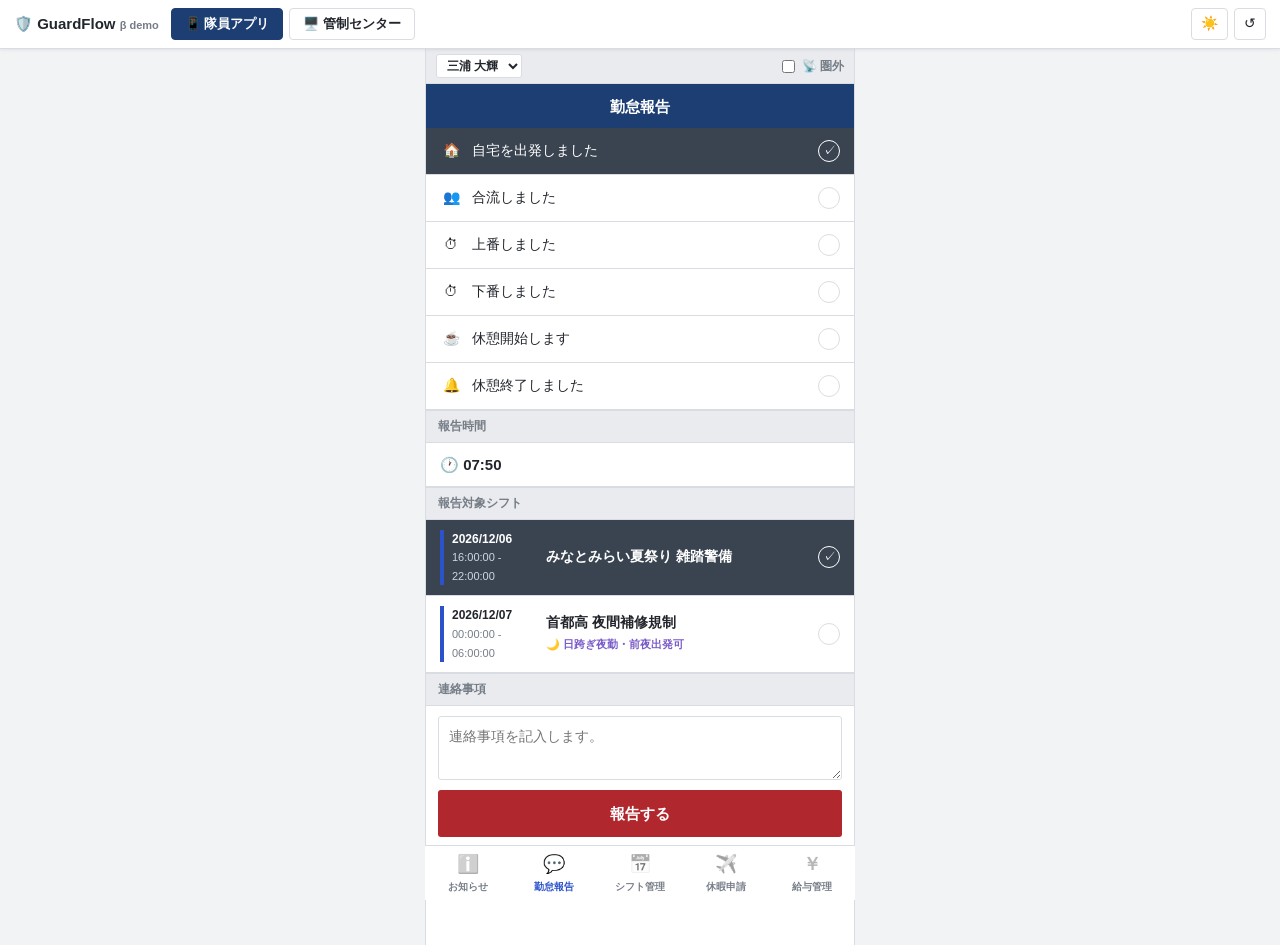
==== app/index.html @ 11a49491 "GuardFlow β: 警備業務クラウドのUIプロトタイプ 隊員向けスマホアプリ（勤怠報告・シフト・休暇申請・給与・お知らせ）と 管制センター向けPC画面（ダッシュボード・管制ボード・上下番モニター" ====
<!doctype html>
<html lang="ja">
<head>
<meta charset="utf-8">
<meta name="viewport" content="width=device-width, initial-scale=1, viewport-fit=cover">
<title>GuardFlow β — 警備業務クラウド デモ</title>
<link rel="stylesheet" href="css/style.css">
</head>
<body>
<header class="topbar">
  <div class="brand">🛡️ GuardFlow <span class="beta">β demo</span></div>
  <nav class="role-switch">
    <button data-action="role" data-role="guard" id="btn-role-guard">📱 隊員アプリ</button>
    <button data-action="role" data-role="admin" id="btn-role-admin">🖥️ 管制センター</button>
  </nav>
  <div class="top-actions">
    <button data-action="theme" id="btn-theme" title="テーマ切替（自動/ダーク/ライト）">🌓</button>
    <button data-action="reset" title="デモデータをリセット">↺</button>
  </div>
</header>
<main id="app"></main>
<div id="toast-wrap"></div>
<div id="print-area"></div>
<script type="module" src="js/app.js"></script>
</body>
</html>
---- app/css/style.css ----
/* ============ tokens ============ */
:root {
  --navy: #1c3e73;          /* アプリのヘッダー・ラベル */
  --navy-deep: #16325e;
  --blue: #2b52c9;          /* PCのアクティブ・アクセント */
  --red: #b0272d;           /* 報告するボタン */
  --orange: #e8833a;
  --green: #43a047;
  --slate: #3a4451;         /* 選択行 */
  --bg: #f2f3f5;
  --card: #ffffff;
  --text: #22262c;
  --muted: #767d87;
  --line: #d9dde3;
  --sec-bg: #e9ebee;        /* セクション帯 */
  --shadow: 0 1px 3px rgba(16, 24, 40, .08);
}
[data-theme="dark"] {
  --bg: #12151a; --card: #1c2129; --text: #e8ebf2; --muted: #98a1ad; --line: #313845;
  --sec-bg: #232936; --navy: #24468a; --navy-deep: #1b3768; --slate: #4a5568;
  --shadow: 0 1px 3px rgba(0, 0, 0, .4);
}

* { box-sizing: border-box; }
html, body { margin: 0; padding: 0; }
body {
  background: var(--bg); color: var(--text);
  font-family: -apple-system, BlinkMacSystemFont, "Hiragino Sans", "Noto Sans JP", "Yu Gothic UI", sans-serif;
  font-size: 14px; line-height: 1.55;
}
button { font: inherit; color: inherit; cursor: pointer; background: none; border: none; padding: 0; }
a { color: var(--blue); }
.small { font-size: 12px; }
.warn-text { color: var(--orange); font-weight: 700; }

/* ============ 共通トップバー（デモ切替） ============ */
.topbar {
  position: sticky; top: 0; z-index: 50;
  display: flex; align-items: center; gap: 12px;
  padding: 8px 14px; background: var(--card);
  border-bottom: 1px solid var(--line); box-shadow: var(--shadow);
}
.brand { font-weight: 800; font-size: 15px; white-space: nowrap; }
.beta { font-size: 11px; color: var(--muted); font-weight: 600; }
.role-switch { display: flex; gap: 6px; flex: 1; }
.role-switch button {
  border: 1px solid var(--line); border-radius: 4px;
  padding: 5px 13px; font-weight: 700; font-size: 13px; white-space: nowrap;
}
.role-switch button.active { background: var(--navy); border-color: var(--navy); color: #fff; }
.top-actions { display: flex; gap: 6px; }
.top-actions button { border: 1px solid var(--line); border-radius: 4px; padding: 4px 9px; }
@media (max-width: 560px) {
  .topbar { flex-wrap: wrap; row-gap: 6px; }
  .role-switch { order: 3; flex-basis: 100%; justify-content: center; }
  .top-actions { margin-left: auto; }
}

/* ============ トースト ============ */
#toast-wrap { position: fixed; bottom: 84px; left: 0; right: 0; display: flex; flex-direction: column; align-items: center; gap: 8px; z-index: 100; pointer-events: none; }
.toast {
  background: var(--slate); color: #fff; border-radius: 4px; padding: 10px 18px;
  font-size: 13px; font-weight: 600; max-width: min(540px, 92vw);
  opacity: 0; transform: translateY(8px); transition: all .25s ease; box-shadow: 0 4px 16px rgba(0,0,0,.3);
}
.toast.show { opacity: 1; transform: none; }
.toast-danger { background: var(--red); }
.toast-warn { background: var(--orange); }

/* =====================================================
   隊員アプリ（スマホde勤怠 風）
   ===================================================== */
.guard-shell { max-width: 430px; margin: 0 auto; min-height: calc(100vh - 46px); background: var(--card); border-left: 1px solid var(--line); border-right: 1px solid var(--line); padding-bottom: 64px; }
.g-demo-bar { display: flex; justify-content: space-between; align-items: center; gap: 8px; padding: 5px 10px; background: var(--sec-bg); border-bottom: 1px solid var(--line); font-size: 12px; }
.g-switch { border: 1px solid var(--line); border-radius: 3px; background: var(--card); color: var(--text); font-size: 12px; padding: 3px 6px; font-weight: 700; }
.g-offline-toggle { display: inline-flex; align-items: center; gap: 4px; font-weight: 700; color: var(--muted); }
.g-offline-toggle:has(input:checked) { color: var(--orange); }

.g-appbar {
  position: relative; display: flex; align-items: center; justify-content: center;
  background: var(--navy); color: #fff; min-height: 44px; padding: 0 12px;
}
.g-appbar-title { font-weight: 700; font-size: 15px; }
.g-back { position: absolute; left: 8px; color: #fff; font-size: 26px; line-height: 1; padding: 2px 10px; }
.g-logout { position: absolute; right: 8px; border: 1px solid #fff; color: #fff; border-radius: 3px; font-size: 11.5px; padding: 4px 9px; font-weight: 700; }
.g-edit { position: absolute; right: 8px; background: #fff; color: var(--navy); border-radius: 3px; font-size: 11.5px; padding: 4px 12px; font-weight: 700; }
.g-edit.on { background: var(--orange); color: #fff; }

.g-sec { background: var(--sec-bg); color: var(--muted); font-size: 12px; font-weight: 700; padding: 6px 12px; border-top: 1px solid var(--line); border-bottom: 1px solid var(--line); }
.g-empty { padding: 22px; text-align: center; color: var(--muted); }
.g-note { padding: 8px 12px 14px; font-size: 11.5px; color: var(--muted); text-align: center; }
.g-offline { background: #fdf0d5; color: #9a5b00; font-size: 12px; padding: 8px 12px; border-bottom: 1px solid var(--line); }
.g-synced { background: #e2f2e6; color: #1a7f37; font-size: 12px; padding: 8px 12px; border-bottom: 1px solid var(--line); }
[data-theme="dark"] .g-offline { background: #3a2d14; color: #e2a33c; }
[data-theme="dark"] .g-synced { background: #1d3325; color: #57bd72; }

/* --- 勤怠報告 --- */
.rep-row {
  display: flex; align-items: center; gap: 10px; width: 100%;
  padding: 12px 14px; border-bottom: 1px solid var(--line); text-align: left; background: var(--card);
}
.rep-row .rep-ic { width: 22px; text-align: center; }
.rep-row .rep-label { flex: 1; font-size: 14px; }
.rep-radio {
  width: 22px; height: 22px; border: 1.5px solid var(--line); border-radius: 50%;
  display: inline-flex; align-items: center; justify-content: center; font-size: 13px; flex-shrink: 0; color: #fff;
}
.rep-row.sel { background: var(--slate); color: #fff; }
.rep-row.sel .rep-radio { border-color: #fff; }
.rep-time { padding: 10px 14px; font-size: 15px; font-weight: 700; border-bottom: 1px solid var(--line); }
.rep-shift {
  display: flex; align-items: center; gap: 10px; width: 100%;
  padding: 10px 14px; border-bottom: 1px solid var(--line); text-align: left; background: var(--card);
}
.rep-shift-date { border-left: 4px solid var(--blue); padding-left: 8px; font-size: 12px; min-width: 96px; }
.rep-shift-time { color: var(--muted); font-size: 11px; }
.rep-shift-name { flex: 1; font-size: 13.5px; font-weight: 600; }
.rep-pre { color: #7a5cc9; font-size: 11px; font-weight: 700; }
.rep-shift.sel { background: var(--slate); color: #fff; }
.rep-shift.sel .rep-shift-time, .rep-shift.sel .rep-pre { color: #cfd6e4; }
.rep-shift.sel .rep-radio { border-color: #fff; }
.rep-memo {
  display: block; width: calc(100% - 24px); margin: 10px 12px; min-height: 64px;
  border: 1px solid var(--line); border-radius: 3px; padding: 9px 10px; font: inherit;
  background: var(--card); color: var(--text); resize: vertical;
}
.g-btn-red {
  display: block; width: calc(100% - 24px); margin: 6px 12px 4px;
  background: var(--red); color: #fff; font-weight: 800; font-size: 15px;
  padding: 12px; border-radius: 3px; text-align: center;
}
.g-btn-navy {
  display: block; width: calc(100% - 24px); margin: 8px 12px;
  background: var(--navy); color: #fff; font-weight: 700; font-size: 13.5px;
  padding: 11px; border-radius: 3px; text-align: center; text-decoration: none;
}

/* --- シフト管理 --- */
.sh-row { display: flex; align-items: center; gap: 10px; width: 100%; padding: 12px 14px; border-bottom: 1px solid var(--line); text-align: left; background: var(--card); }
.sh-date { min-width: 84px; font-size: 13px; }
.sh-today { display: inline-block; margin-left: 4px; background: #e2f2e6; color: #1a7f37; font-size: 10px; font-weight: 700; border-radius: 3px; padding: 1px 5px; }
.sh-body { flex: 1; font-size: 13.5px; font-weight: 600; }
.sh-time { color: var(--muted); font-weight: 400; font-size: 12px; }
.sh-chev { color: var(--muted); font-size: 20px; }

/* --- シフト詳細（ラベルセル＝紺） --- */
.dt-row { display: flex; border-bottom: 1px solid var(--line); }
.dt-label {
  background: var(--navy); color: #fff; font-size: 12px; font-weight: 700;
  min-width: 112px; padding: 10px 10px; display: flex; align-items: center; gap: 4px;
}
.dt-val { flex: 1; padding: 10px 12px; font-size: 13px; background: var(--card); border: 1px solid var(--line); border-bottom: none; }
.dt-times { display: flex; gap: 10px; padding: 12px; }
.dt-time { flex: 1; border: 1px solid var(--line); padding: 10px; text-align: center; font-weight: 700; font-size: 13.5px; background: var(--card); }

/* --- 休暇申請カレンダー --- */
.cal-pager { background: var(--navy-deep); color: #fff; text-align: center; font-weight: 700; padding: 9px; font-size: 14px; }
.cal-nav { color: #fff; font-size: 14px; padding: 0 14px; }
.cal { width: calc(100% - 20px); margin: 10px; border-collapse: collapse; }
.cal th { font-size: 11.5px; color: var(--muted); font-weight: 700; padding: 5px 0; border-bottom: 1px solid var(--line); }
.cal td { text-align: center; padding: 3px 0; }
.cal-day {
  width: 38px; height: 34px; border-radius: 3px; font-size: 13.5px; font-weight: 600;
  display: inline-flex; align-items: center; justify-content: center;
}
.cal-day.lv-pending { background: var(--slate); color: #fff; }
.cal-day.lv-nego { background: var(--orange); color: #fff; }
.cal-day.lv-approved { background: var(--green); color: #fff; }
.cal-day.lv-rejected { background: var(--red); color: #fff; }
.cal-legend { padding: 4px 16px 16px; font-size: 12.5px; display: grid; gap: 5px; }
.cal-legend .lg { display: inline-block; width: 13px; height: 13px; border-radius: 2px; vertical-align: -2px; margin-right: 2px; }
.lg.lv-pending { background: var(--slate); }
.lg.lv-nego { background: var(--orange); }
.lg.lv-approved { background: var(--green); }
.lg.lv-rejected { background: var(--red); }

/* --- 給与管理 --- */
.pay-pager { background: var(--navy-deep); color: #fff; text-align: center; font-weight: 700; padding: 9px; font-size: 13.5px; }
.pay-table { margin: 10px 12px 2px; border: 1px solid var(--line); }
.pay-tr { display: flex; border-bottom: 1px solid var(--line); }
.pay-tr:last-child { border-bottom: none; }
.pay-th { width: 42%; background: var(--sec-bg); padding: 9px 12px; font-size: 13px; text-align: right; border-right: 1px solid var(--line); }
.pay-td { flex: 1; padding: 9px 12px; font-size: 13.5px; text-align: right; font-variant-numeric: tabular-nums; background: var(--card); }
.pay-head .th-navy, .pay-head .th-navy2 { background: var(--navy); color: #fff; text-align: center; font-weight: 700; }
.pay-head .th-navy2 { border-right: none; }
.pay-sum .pay-th { background: var(--slate); color: #fff; font-weight: 700; }
.pay-sum .pay-td { font-weight: 800; }
.pay-net .pay-th { background: var(--navy); color: #fff; font-weight: 800; }
.pay-net .pay-td { font-weight: 800; font-size: 15px; }

/* --- お知らせ --- */
.nt-banner {
  display: flex; gap: 10px; align-items: center;
  background: #232a36; color: #fff; padding: 12px 14px; font-size: 12.5px;
}
.nt-banner-logo { background: #fff; color: var(--navy); font-weight: 800; border-radius: 50%; width: 34px; height: 34px; display: inline-flex; align-items: center; justify-content: center; flex-shrink: 0; }
.nt-row { display: flex; gap: 10px; align-items: center; width: 100%; padding: 10px 12px; border-bottom: 1px solid var(--line); text-align: left; background: var(--card); }
.nt-badge { background: #c9494e; color: #fff; font-size: 11px; font-weight: 700; padding: 14px 8px; flex-shrink: 0; }
.nt-body { flex: 1; font-size: 12.5px; line-height: 1.5; }

/* --- 下部タブバー（5タブ） --- */
.g-tabbar {
  position: fixed; bottom: 0; left: 50%; transform: translateX(-50%);
  width: min(430px, 100%); display: grid; grid-template-columns: repeat(5, 1fr);
  background: var(--card); border-top: 1px solid var(--line); padding: 5px 0 calc(5px + env(safe-area-inset-bottom));
  z-index: 40;
}
.g-tab { display: flex; flex-direction: column; align-items: center; gap: 1px; font-size: 9.5px; font-weight: 700; color: var(--muted); }
.g-tab-ic { font-size: 18px; filter: grayscale(1) opacity(.55); }
.g-tab.on { color: var(--blue); }
.g-tab.on .g-tab-ic { filter: none; }

/* =====================================================
   PC（警備Pro 風）：サイドバー＋トップバー＋ライトグレー
   ===================================================== */
body.pc-mode #app { display: block; }
.pc-shell { display: flex; min-height: calc(100vh - 46px); }
.pc-sidebar {
  width: 200px; flex-shrink: 0; background: var(--card); border-right: 1px solid var(--line);
  display: flex; flex-direction: column; padding: 14px 0 12px;
}
.pc-logo { padding: 0 16px 14px; font-size: 17px; font-weight: 800; }
.pc-logo-b { color: var(--blue); }
.pc-logo-r { color: var(--red); }
.pc-menu { display: flex; flex-direction: column; }
.pc-menu-item {
  display: flex; align-items: center; gap: 9px; padding: 10px 16px;
  font-size: 13px; font-weight: 600; color: var(--text); text-align: left;
}
.pc-menu-item:hover { background: var(--sec-bg); }
.pc-menu-item.on { background: #e8edfb; color: var(--blue); }
[data-theme="dark"] .pc-menu-item.on { background: #26304d; }
.pc-menu-ic { width: 20px; text-align: center; filter: grayscale(1) opacity(.7); }
.pc-menu-item.on .pc-menu-ic { filter: none; }
.pc-menu-chev { margin-left: auto; color: var(--muted); }
.pc-menu-hr { border: none; border-top: 1px solid var(--line); margin: 8px 0; }
.pc-sidebar-bottom { margin-top: auto; padding: 12px 12px 0; display: grid; gap: 8px; }
.pc-navy-block { background: var(--navy); color: #fff; font-weight: 700; font-size: 13px; padding: 10px; border-radius: 4px; text-align: center; }
.pc-company { font-size: 10.5px; color: var(--muted); text-align: center; padding-top: 6px; }

.pc-main { flex: 1; min-width: 0; display: flex; flex-direction: column; }
.pc-topbar {
  display: flex; align-items: center; justify-content: space-between; gap: 10px;
  background: var(--card); border-bottom: 1px solid var(--line); padding: 9px 18px;
}
.pc-title { font-size: 15px; }
.pc-topbar-right { display: flex; align-items: center; gap: 8px; }
.pc-bell { position: relative; font-size: 17px; padding: 2px 6px; }
.pc-bell-badge {
  position: absolute; top: -4px; right: -4px; background: var(--blue); color: #fff;
  font-size: 10px; font-weight: 700; border-radius: 999px; padding: 0 5px;
}
.pc-kebab { font-weight: 800; }
.pc-content { padding: 16px 22px 40px; overflow-x: auto; }

.pc-btn { border: 1px solid var(--line); background: var(--card); border-radius: 4px; padding: 6px 12px; font-size: 12.5px; font-weight: 600; }
.pc-btn:hover { border-color: var(--blue); color: var(--blue); }
.pc-btn-navy { background: var(--navy); color: #fff; border-radius: 4px; padding: 9px 16px; font-weight: 700; font-size: 13px; }
.pc-link { color: var(--blue); font-weight: 700; font-size: 12.5px; }
.pc-muted { color: var(--muted); font-size: 12.5px; }
.pc-chip-today { background: #e2f2e6; color: #1a7f37; font-size: 11px; font-weight: 700; border-radius: 3px; padding: 1px 6px; margin-left: 6px; }
.pc-chip-kind { background: #e8edfb; color: var(--blue); font-size: 11px; font-weight: 700; border-radius: 3px; padding: 1px 6px; }
.pc-chip-qual { background: #efe9fb; color: #6742b8; font-size: 10.5px; font-weight: 700; border-radius: 3px; padding: 1px 6px; }
.pc-chip-ok { background: #e2f2e6; color: #1a7f37; font-size: 11px; font-weight: 700; border-radius: 3px; padding: 1px 6px; }
.pc-chip-warn { background: #fdf0d5; color: #9a5b00; font-size: 11px; font-weight: 700; border-radius: 3px; padding: 1px 6px; }
.pc-chip-muted { background: var(--sec-bg); color: var(--muted); font-size: 11px; font-weight: 700; border-radius: 3px; padding: 1px 6px; }
[data-theme="dark"] .pc-chip-kind { background: #26304d; }
[data-theme="dark"] .pc-chip-ok { background: #1d3325; color: #57bd72; }
[data-theme="dark"] .pc-chip-warn { background: #3a2d14; color: #e2a33c; }

.pc-sec-head { display: flex; justify-content: space-between; align-items: baseline; margin: 18px 2px 10px; }
.pc-sec-head h2 { font-size: 15px; margin: 0; }
.pc-2col { display: grid; grid-template-columns: 1fr 1fr; gap: 14px; }
@media (max-width: 900px) { .pc-2col { grid-template-columns: 1fr; } }
.pc-card { background: var(--card); border: 1px solid var(--line); border-radius: 8px; padding: 14px 16px; box-shadow: var(--shadow); margin-bottom: 12px; }
.pc-card-flat { padding: 0; overflow: hidden; }
.pc-card-head { display: flex; justify-content: space-between; align-items: baseline; gap: 8px; margin-bottom: 8px; font-size: 13.5px; font-weight: 700; }
.pc-card-big { font-size: 16px; padding: 6px 0 10px; }
.pc-card-big b { font-size: 24px; }
.pc-warn-ic { color: var(--orange); }
.pc-ok-ic { color: var(--green); }
.pc-bar-row { display: flex; align-items: center; gap: 10px; }
.pc-bar { flex: 1; display: block; background: var(--sec-bg); border-radius: 999px; height: 10px; overflow: hidden; }
.pc-bar-fill { display: block; height: 100%; background: var(--navy); border-radius: 999px; }
.bar-warn { background: var(--orange) !important; }
.pc-bar-num { text-align: center; font-weight: 700; padding-top: 6px; font-variant-numeric: tabular-nums; }

/* チャート */
.pc-chart-head { display: flex; justify-content: space-between; align-items: center; flex-wrap: wrap; gap: 8px; margin-bottom: 6px; }
.pc-chart-total { font-size: 22px; font-weight: 800; }
.pc-toggle { display: flex; gap: 6px; align-items: center; }
.pc-tg { border: 1px solid var(--line); border-radius: 4px; padding: 5px 14px; font-size: 12.5px; font-weight: 700; }
.pc-tg.on { background: var(--blue); border-color: var(--blue); color: #fff; }
.pc-chart { width: 100%; height: auto; }
.ch-grid { stroke: var(--line); stroke-width: 1; }
.ch-lbl { fill: var(--muted); font-size: 10px; }
.ch-prev { fill: none; stroke: #b9bfc9; stroke-width: 2.5; }
.ch-cur { fill: none; stroke: var(--navy); stroke-width: 3; }
.ch-dot { fill: var(--navy); }
.pc-legend { display: flex; gap: 16px; font-size: 12px; color: var(--muted); padding-top: 4px; }
.lgd { display: inline-block; width: 14px; height: 3px; border-radius: 2px; vertical-align: 3px; margin-right: 5px; }
.lgd-navy { background: var(--navy); }
.lgd-gray { background: #b9bfc9; }

/* タスク */
.pc-task-head { background: var(--sec-bg); padding: 10px 14px; font-size: 13px; font-weight: 700; }
.pc-task { display: flex; align-items: center; gap: 12px; width: 100%; padding: 12px 14px; border-top: 1px solid var(--line); text-align: left; background: var(--card); }
.pc-task:hover { background: var(--sec-bg); }
.tk-ic { width: 34px; height: 34px; border-radius: 6px; display: inline-flex; align-items: center; justify-content: center; font-size: 16px; flex-shrink: 0; }
.tk-orange { background: #fdf0d5; }
.tk-red { background: #fbe4e2; }
.tk-blue { background: #e8edfb; }
.tk-green { background: #e2f2e6; }
.tk-label { flex: 1; font-size: 13.5px; font-weight: 600; }
.tk-link { color: var(--blue); font-size: 12.5px; font-weight: 700; white-space: nowrap; }

/* ページャ・KPI・テーブル */
.pc-pager { display: flex; align-items: center; gap: 10px; margin: 6px 0 10px; font-size: 14px; }
.pc-kpi-row { display: grid; grid-template-columns: repeat(auto-fit, minmax(120px, 1fr)); gap: 10px; margin-bottom: 12px; }
.pc-kpi { background: var(--card); border: 1px solid var(--line); border-radius: 8px; padding: 10px 12px; text-align: center; box-shadow: var(--shadow); }
.pc-kpi b { display: block; font-size: 19px; font-variant-numeric: tabular-nums; }
.pc-kpi span { font-size: 11.5px; color: var(--muted); font-weight: 600; }
.pc-kpi.kpi-alert { border-color: var(--red); }
.pc-kpi.kpi-alert b { color: var(--red); }
.pc-table-wrap { padding: 2px 6px; overflow-x: auto; }
.pc-table { width: 100%; border-collapse: collapse; font-size: 13px; }
.pc-table th { text-align: left; font-size: 11.5px; color: var(--muted); border-bottom: 1px solid var(--line); padding: 8px 10px; white-space: nowrap; }
.pc-table td { padding: 8px 10px; border-bottom: 1px solid var(--line); vertical-align: middle; }
.pc-table tr:last-child td { border-bottom: none; }
.pc-table .num { text-align: right; font-variant-numeric: tabular-nums; white-space: nowrap; }
.row-alert td { background: #fbe4e2; }
[data-theme="dark"] .row-alert td { background: #442020; }
.seq { font-size: 11.5px; color: var(--muted); font-variant-numeric: tabular-nums; white-space: nowrap; }
.seq-on { color: var(--text); font-weight: 700; }
.seq-arrow { color: var(--muted); margin: 0 4px; font-size: 10px; }
.seq-cell { min-width: 250px; }
.bar-cell { min-width: 140px; }

.st-chip { display: inline-block; font-size: 10.5px; font-weight: 700; border-radius: 3px; padding: 1px 7px; margin-left: 4px; }
.st-chip.st-scheduled { background: var(--sec-bg); color: var(--muted); }
.st-chip.st-departed { background: #e8edfb; color: var(--blue); }
.st-chip.st-onduty { background: #e2f2e6; color: #1a7f37; }
.st-chip.st-done { background: var(--sec-bg); color: var(--muted); }
.st-chip.st-nego { background: #fdf0d5; color: #9a5b00; }
.st-chip.st-alert { background: #fbe4e2; color: var(--red); }

/* 管制ボード */
.roster-chips { display: flex; flex-wrap: wrap; gap: 8px; }
.gchip {
  display: inline-flex; align-items: center; gap: 6px;
  border: 1.5px solid var(--line); background: var(--bg); border-radius: 4px;
  padding: 6px 10px; font-size: 12.5px; cursor: grab;
}
.gchip-on { border-color: var(--blue); background: #e8edfb; box-shadow: 0 0 0 2px #e8edfb; }
[data-theme="dark"] .gchip-on { background: #26304d; box-shadow: 0 0 0 2px #26304d; }
.sites-grid { display: grid; grid-template-columns: repeat(auto-fill, minmax(300px, 1fr)); gap: 12px; }
.site-card { background: var(--card); border: 1px solid var(--line); border-radius: 8px; padding: 12px 14px; box-shadow: var(--shadow); }
.site-short { border-color: var(--orange); box-shadow: 0 0 0 1px var(--orange); }
.site-head { display: flex; justify-content: space-between; align-items: flex-start; gap: 8px; font-size: 13.5px; }
.staff-ok { color: #1a7f37; font-size: 12px; font-weight: 800; white-space: nowrap; }
.staff-short { color: var(--orange); font-size: 12px; font-weight: 800; white-space: nowrap; }
.site-meta { display: flex; align-items: center; gap: 8px; flex-wrap: wrap; font-size: 12px; margin: 6px 0 8px; }
.assigned-row { display: flex; align-items: center; gap: 7px; padding: 6px 2px; border-bottom: 1px dashed var(--line); font-size: 13px; }
.dot { width: 9px; height: 9px; border-radius: 50%; flex-shrink: 0; background: var(--muted); }
.dot.st-departed { background: var(--blue); }
.dot.st-onduty { background: var(--green); }
.dot.st-done { background: var(--line); }
.rm { margin-left: auto; color: var(--muted); font-size: 15px; padding: 0 4px; }
.rm:hover { color: var(--red); }
.drop-zone {
  margin-top: 8px; border: 1.5px dashed var(--line); border-radius: 4px;
  padding: 8px; text-align: center; color: var(--muted); font-size: 12px; cursor: pointer;
}
.drop-zone:hover, .site-card.drop-hover .drop-zone { border-color: var(--blue); color: var(--blue); }

/* 教育・帳票・フォーム */
.pc-banner-warn { background: #fdf0d5; color: #9a5b00; border: 1px solid #ecd9a8; border-radius: 6px; padding: 10px 14px; margin-bottom: 12px; font-size: 13px; }
[data-theme="dark"] .pc-banner-warn { background: #3a2d14; color: #e2a33c; border-color: #5a4520; }
.edu-row { display: flex; align-items: center; gap: 12px; padding: 8px 2px; border-bottom: 1px solid var(--line); }
.edu-row:last-child { border-bottom: none; }
.edu-name { min-width: 150px; font-size: 13px; }
.edu-bar { flex: 1; }
.pc-cards-grid { display: grid; grid-template-columns: repeat(auto-fill, minmax(190px, 1fr)); gap: 12px; }
.pc-report-card {
  background: var(--card); border: 1px solid var(--line); border-radius: 8px;
  padding: 16px 12px; display: flex; flex-direction: column; align-items: center; gap: 6px;
  box-shadow: var(--shadow); font-size: 13.5px;
}
.pc-report-card:hover { border-color: var(--blue); }
.pc-report-ic { font-size: 24px; }
.pc-form label { display: block; margin-bottom: 10px; font-size: 12.5px; font-weight: 700; }
.pc-form input, .pc-form textarea {
  width: 100%; margin-top: 4px; padding: 8px 10px; border-radius: 4px;
  border: 1px solid var(--line); background: var(--bg); color: var(--text); font: inherit;
}
.pc-msg-row { display: flex; justify-content: space-between; gap: 10px; padding: 8px 0; border-bottom: 1px solid var(--line); font-size: 13px; }
.pc-msg-row:last-child { border-bottom: none; }

@media (max-width: 760px) {
  .pc-shell { flex-direction: column; }
  .pc-sidebar { width: 100%; flex-direction: row; overflow-x: auto; padding: 6px 8px; align-items: center; }
  .pc-logo { padding: 0 10px; white-space: nowrap; }
  .pc-menu { flex-direction: row; }
  .pc-menu-item { white-space: nowrap; padding: 8px 10px; }
  .pc-menu-chev, .pc-menu-hr, .pc-sidebar-bottom { display: none; }
}

/* ============ print（帳票PDF） ============ */
#print-area { display: none; }
@media print {
  body > * { display: none !important; }
  body > #print-area { display: block !important; }
  body { background: #fff; color: #000; }
  .payslip { max-width: 680px; margin: 0 auto; font-size: 13px; }
  .payslip h1 { font-size: 20px; text-align: center; letter-spacing: 6px; }
  .ps-meta { text-align: center; color: #555; }
  .ps-name { font-size: 16px; font-weight: 700; margin: 18px 0 10px; }
  .ps-table { width: 100%; border-collapse: collapse; }
  .ps-table th { background: #f0f0f0; text-align: left; padding: 6px 10px; border: 1px solid #bbb; }
  .ps-table td { padding: 6px 10px; border: 1px solid #bbb; }
  .ps-net td { background: #f7f7f7; font-size: 15px; }
  .ps-foot { color: #777; font-size: 11px; margin-top: 14px; }
}
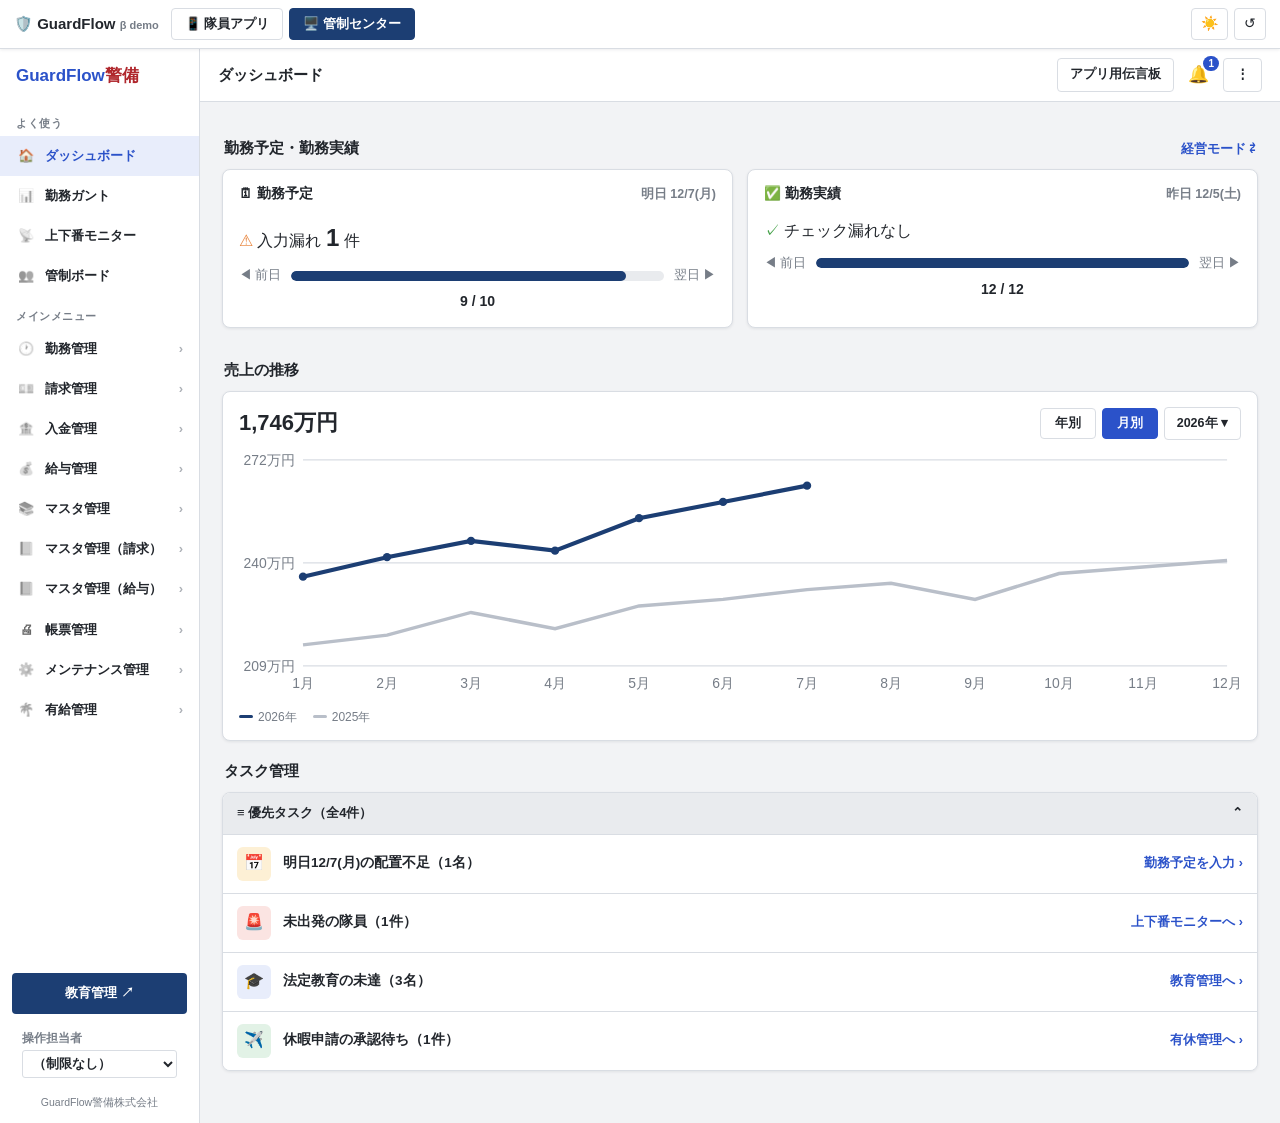
==== commit 7b1e0283: "favicon を埋め込み、起動時の404をなくす Co-Authored-By: Claude Opus 5 <noreply@anthropic.com>" ====
--- a/app/index.html
+++ b/app/index.html
@@ -5,6 +5,7 @@
 <meta name="viewport" content="width=device-width, initial-scale=1, viewport-fit=cover">
 <title>GuardFlow β — 警備業務クラウド デモ</title>
 <link rel="stylesheet" href="css/style.css">
+<link rel="icon" href="data:image/svg+xml,%3Csvg xmlns='http://www.w3.org/2000/svg' viewBox='0 0 32 32'%3E%3Ctext y='26' font-size='26'%3E%F0%9F%9B%A1%EF%B8%8F%3C/text%3E%3C/svg%3E">
 </head>
 <body>
 <header class="topbar">
--- a/app/css/style.css
+++ b/app/css/style.css
@@ -421,3 +421,412 @@
   .ps-net td { background: #f7f7f7; font-size: 15px; }
   .ps-foot { color: #777; font-size: 11px; margin-top: 14px; }
 }
+
+/* ==================== 勤務ガント / 時給計算 ==================== */
+.gt-card { padding: 14px; }
+.gt-legend { display: flex; flex-wrap: wrap; gap: 6px 16px; margin-bottom: 12px; font-size: 11.5px; color: var(--muted); }
+.gt-lg { display: inline-flex; align-items: center; gap: 5px; white-space: nowrap; }
+.gt-lg i { width: 13px; height: 11px; border-radius: 3px; flex: none; display: inline-block; }
+.gt-lg-sep { margin-left: 6px; padding-left: 16px; border-left: 1px solid var(--line); }
+.gt-lg i.lg-plan { background: transparent; border: 1.5px dashed var(--muted); }
+.gt-lg i.lg-act { background: var(--navy); }
+.gt-lg i.lg-night { background: repeating-linear-gradient(45deg, #7d86963d 0 3px, transparent 3px 6px); border: 1px solid var(--line); }
+
+.gt-wrap { overflow-x: auto; border: 1px solid var(--line); border-radius: 8px; background: var(--card); }
+.gt-inner { min-width: min-content; }
+.gt-row { display: flex; align-items: stretch; border-bottom: 1px solid var(--line); }
+.gt-row:last-child { border-bottom: none; }
+.gt-name {
+  position: sticky; left: 0; z-index: 3; flex: none; width: 176px;
+  padding: 8px 12px; background: var(--card); border-right: 1px solid var(--line);
+  display: flex; flex-direction: column; justify-content: center; gap: 1px;
+}
+.gt-name b { font-size: 13.5px; }
+.gt-sub { font-size: 10.5px; color: var(--muted); font-variant-numeric: tabular-nums; }
+.gt-total {
+  position: sticky; right: 0; z-index: 3; flex: none; width: 104px;
+  padding: 8px 12px; background: var(--card); border-left: 1px solid var(--line);
+  display: flex; align-items: center; justify-content: flex-end;
+  font-size: 13px; font-weight: 700; font-variant-numeric: tabular-nums;
+}
+.gt-lane { position: relative; flex: 1 1 auto; height: 46px; overflow: hidden; }
+.gt-row-head { background: var(--sec-bg); position: sticky; top: 0; z-index: 4; }
+.gt-row-head .gt-name, .gt-row-head .gt-total { background: var(--sec-bg); font-size: 11.5px; color: var(--muted); font-weight: 700; }
+.gt-axis { height: 30px; }
+
+.gt-night { position: absolute; top: 0; bottom: 0; background: repeating-linear-gradient(45deg, #7d86962e 0 3px, transparent 3px 6px); pointer-events: none; }
+.gt-dayline { position: absolute; top: 0; bottom: 0; width: 1px; background: var(--line); pointer-events: none; }
+.gt-tick { position: absolute; top: 7px; font-size: 10.5px; color: var(--muted); transform: translateX(-50%); white-space: nowrap; font-variant-numeric: tabular-nums; }
+.gt-tick-first { transform: none; }
+.gt-tick-last { transform: translateX(-100%); }
+.gt-tick-day { color: var(--text); }
+.gt-tick-day b { font-size: 11px; }
+
+.gt-grp { display: contents; }
+.gt-plan {
+  position: absolute; top: 7px; height: 12px; border-radius: 4px;
+  border: 1.5px dashed var(--c); background: color-mix(in srgb, var(--c) 12%, transparent);
+}
+.gt-act { position: absolute; top: 23px; height: 15px; border-radius: 4px; box-shadow: 0 0 0 2px var(--card); }
+.gt-label { position: absolute; top: 8px; margin-left: 6px; font-size: 10px; color: var(--text); pointer-events: none; white-space: nowrap; opacity: .85; max-width: 40%; overflow: hidden; text-overflow: ellipsis; }
+.gt-empty { padding: 26px; text-align: center; color: var(--muted); font-size: 13px; }
+.gt-foot { margin: 10px 2px 0; }
+
+.gt-seg { display: inline-flex; border: 1px solid var(--line); border-radius: 8px; overflow: hidden; margin-left: 4px; }
+.gt-sg { border: none; background: var(--card); padding: 6px 15px; font-size: 13px; font-weight: 700; color: var(--muted); }
+.gt-sg.on { background: var(--blue); color: #fff; }
+
+.wg-detail { display: flex; flex-wrap: wrap; gap: 4px; margin-top: 4px; }
+.wg-chip {
+  font-size: 10.5px; padding: 1px 7px; border-radius: 999px; white-space: nowrap;
+  background: color-mix(in srgb, var(--c) 14%, transparent);
+  color: var(--c); font-weight: 600; border: 1px solid color-mix(in srgb, var(--c) 30%, transparent);
+}
+.wg-table td, .wg-table th { padding: 8px 10px; }
+.wg-total td { background: var(--sec-bg); border-top: 2px solid var(--line); }
+
+[data-theme="dark"] .gt-night { background: repeating-linear-gradient(45deg, #9aa3b23d 0 3px, transparent 3px 6px); }
+[data-theme="dark"] .gt-lg i.lg-night { background: repeating-linear-gradient(45deg, #9aa3b24d 0 3px, transparent 3px 6px); }
+
+@media print {
+  .gt-wrap { overflow: visible; }
+}
+.wg-chip-warn { border-style: dashed; }
+.wg-flags { margin-top: 3px; font-size: 10.5px; color: var(--orange); font-weight: 700; }
+.wg-alerts { margin: 6px 0 0; padding-left: 18px; font-size: 12px; font-weight: 400; }
+.wg-alerts li { margin: 2px 0; }
+
+/* ==================== 日単位ボード（貸渡予約表スタイル） ==================== */
+.dg-toolbar {
+  display: flex; align-items: flex-end; gap: 14px; flex-wrap: wrap;
+  background: var(--card); border: 1px solid var(--line); border-radius: 6px;
+  padding: 12px 16px; margin-bottom: 12px; box-shadow: var(--shadow);
+}
+.dg-toolbar label { display: flex; flex-direction: column; gap: 4px; font-size: 12px; color: var(--muted); font-weight: 700; }
+.dg-toolbar input, .dg-toolbar select {
+  border: 1px solid var(--line); border-radius: 4px; padding: 7px 10px;
+  background: var(--card); color: var(--text); font: inherit; font-size: 13px; min-width: 150px;
+}
+.dg-nav { display: flex; gap: 4px; margin-left: auto; }
+.dg-toolbar .pc-btn-navy { padding: 8px 16px; }
+
+.dg-legend {
+  display: flex; align-items: center; gap: 6px 18px; flex-wrap: wrap;
+  background: var(--card); border: 1px solid var(--line); border-radius: 6px;
+  padding: 10px 16px; margin-bottom: 12px; font-size: 12px; box-shadow: var(--shadow);
+}
+.dg-lg-t { font-weight: 800; color: var(--muted); }
+.dg-lg { display: inline-flex; align-items: center; gap: 6px; white-space: nowrap; }
+.dg-lg i { width: 14px; height: 14px; border-radius: 3px; display: inline-block; flex: none; font-style: normal; }
+.dg-lg-sep { margin-left: 4px; padding-left: 18px; border-left: 1px solid var(--line); color: var(--muted); }
+.dg-lg i.dg-lg-night { background: none; width: auto; font-size: 13px; }
+
+.dg-wrap { overflow-x: auto; border: 1px solid var(--line); border-radius: 6px; background: var(--card); box-shadow: var(--shadow); }
+.dg-table { min-width: min-content; }
+.dg-row {
+  display: grid;
+  grid-template-columns: 232px repeat(var(--days), minmax(70px, 1fr)) 128px;
+  align-items: stretch; border-bottom: 1px solid var(--line);
+}
+.dg-row:last-child { border-bottom: none; }
+
+.dg-head { position: sticky; top: 0; z-index: 5; background: var(--navy); color: #fff; }
+.dg-head .dg-name, .dg-head .dg-sum { background: var(--navy); color: #fff; font-weight: 800; font-size: 13px; }
+.dg-h {
+  display: flex; flex-direction: column; align-items: center; justify-content: center;
+  padding: 7px 2px; border-left: 1px solid rgba(255,255,255,.18); font-size: 12px; line-height: 1.25;
+}
+.dg-h b { font-weight: 800; }
+.dg-h span { font-size: 10.5px; opacity: .82; }
+.dg-h.dg-today { background: #b8891f; }
+.dg-h.dg-sun { color: #ffc4c4; }
+.dg-h.dg-sat { color: #bcd8ff; }
+
+.dg-group {
+  grid-column: 1 / -1; background: #eaf1fb; color: var(--navy);
+  font-weight: 800; font-size: 13px; padding: 8px 16px; border-bottom: 1px solid var(--line);
+}
+[data-theme="dark"] .dg-group { background: #1f2b40; color: #9dbdf0; }
+
+.dg-name {
+  grid-column: 1; grid-row: 1; position: sticky; left: 0; z-index: 3;
+  background: var(--card); border-right: 1px solid var(--line);
+  padding: 9px 14px; display: flex; flex-direction: column; justify-content: center; gap: 2px;
+}
+.dg-name b { font-size: 13.5px; }
+.dg-sub { font-size: 10.5px; color: var(--muted); }
+.dg-c { grid-row: 1; border-left: 1px solid var(--line); min-height: 46px; }
+.dg-c.dg-today { background: #fdf8e3; }
+.dg-c.dg-sat { background: #f6f9fd; }
+.dg-c.dg-sun { background: #fdf7f7; }
+[data-theme="dark"] .dg-c.dg-today { background: #332d17; }
+[data-theme="dark"] .dg-c.dg-sat { background: #1b2230; }
+[data-theme="dark"] .dg-c.dg-sun { background: #2a1e1e; }
+
+.dg-sum {
+  grid-column: -2 / -1; grid-row: 1; position: sticky; right: 0; z-index: 3;
+  background: var(--card); border-left: 1px solid var(--line);
+  padding: 8px 12px; display: flex; flex-direction: column; align-items: flex-end; justify-content: center; gap: 1px;
+}
+.dg-sum b { font-size: 13px; }
+.dg-sum span { font-size: 10.5px; color: var(--muted); }
+.dg-sum .dg-pay { font-weight: 700; color: var(--text); font-variant-numeric: tabular-nums; }
+.dg-sum-warn b, .dg-sum-warn span:not(.dg-pay) { color: var(--orange); font-weight: 800; }
+
+.dg-bar {
+  grid-row: 1; align-self: center; z-index: 2; margin: 0 3px;
+  border-radius: 4px; padding: 5px 6px; font-size: 10.5px; font-weight: 700; line-height: 1.3;
+  overflow: hidden; text-overflow: ellipsis; white-space: nowrap; cursor: default;
+  border-left: 3px solid var(--c, transparent);
+}
+.dg-plan  { background: #3fbfa4; color: #fff; }
+.dg-work  { background: #1f5fc4; color: #fff; }
+.dg-brk   { background: #b8891f; color: #fff; }
+.dg-done  { background: #98a1ad; color: #fff; }
+.dg-leave { background: #c0392b; color: #fff; border-left-color: transparent; }
+.dg-lg i.dg-plan, .dg-lg i.dg-work, .dg-lg i.dg-brk, .dg-lg i.dg-done, .dg-lg i.dg-leave { border-left: none; }
+
+@media print { .dg-wrap { overflow: visible; } .dg-toolbar { display: none; } }
+
+/* ==================== 本日の行き先パネル ==================== */
+.tp { padding: 14px 16px; margin-bottom: 12px; }
+.tp-head { display: flex; align-items: center; gap: 8px; flex-wrap: wrap; margin-bottom: 12px; }
+.tp-head b { font-size: 15px; }
+.tp-meta { color: var(--muted); font-size: 12px; margin-left: auto; }
+.tp-grid { display: grid; grid-template-columns: repeat(auto-fill, minmax(212px, 1fr)); gap: 9px; }
+.tp-card {
+  border: 1px solid var(--line); border-left: 4px solid var(--c); border-radius: 5px;
+  padding: 9px 11px; background: var(--card); display: flex; flex-direction: column; gap: 3px;
+}
+.tp-top { display: flex; align-items: center; justify-content: space-between; gap: 6px; }
+.tp-name { font-size: 14px; }
+.tp-st { font-size: 10px; font-weight: 800; border-radius: 3px; padding: 2px 7px; color: #fff; white-space: nowrap; }
+.tp-site { font-size: 12.5px; font-weight: 700; color: var(--c); line-height: 1.35; }
+.tp-time { font-size: 12px; font-variant-numeric: tabular-nums; }
+.tp-warn { color: var(--orange); font-weight: 800; }
+.tp-addr { font-size: 11px; color: var(--muted); }
+.tp-foot { display: flex; flex-wrap: wrap; gap: 5px; margin-top: 10px; padding-top: 10px; border-top: 1px dashed var(--line); }
+.tp-chip { font-size: 11px; border: 1px solid var(--line); border-radius: 999px; padding: 2px 10px; color: var(--muted); }
+.tp-chip-leave { border-color: #c0392b; color: #c0392b; font-weight: 700; }
+
+/* ==================== 月表示（コンパクト） ==================== */
+.dg-row.dg-compact { grid-template-columns: 176px repeat(var(--days), minmax(27px, 1fr)) 116px; }
+.dg-compact .dg-h { padding: 6px 0; font-size: 11px; }
+.dg-compact .dg-h span { font-size: 9px; }
+.dg-compact .dg-name { padding: 7px 10px; }
+.dg-compact .dg-name b { font-size: 12.5px; }
+.dg-compact .dg-sub { font-size: 9.5px; }
+.dg-compact .dg-c { min-height: 38px; }
+.dg-compact .dg-sum { padding: 6px 9px; }
+.dg-compact .dg-sum b { font-size: 12px; }
+.dg-compact .dg-bar {
+  margin: 0 1px; padding: 4px 0; font-size: 11px; font-weight: 800;
+  text-align: center; border-left-width: 2px;
+}
+.dg-lg i.dg-mk {
+  color: #fff; font-size: 10px; font-weight: 800; text-align: center;
+  line-height: 14px; width: 15px; height: 15px;
+}
+.dg-period { font-size: 13px; margin-right: 6px; white-space: nowrap; }
+
+/* ==================== 勤怠報告：次にやることを主役にする ==================== */
+.rep-hero { padding: 14px 14px 16px; border-bottom: 1px solid var(--line); }
+.rep-hero-site { display: flex; align-items: center; gap: 6px; flex-wrap: wrap; margin-bottom: 3px; }
+.rep-hero-site b { font-size: 16px; }
+.rep-hero-kind { background: var(--navy); color: #fff; font-size: 11px; font-weight: 800; border-radius: 3px; padding: 2px 7px; }
+.rep-hero-meta { font-size: 12.5px; color: var(--muted); margin-bottom: 12px; }
+
+.rep-steps { display: flex; align-items: center; gap: 2px; margin-bottom: 14px; }
+.rep-step {
+  flex: 1; display: flex; flex-direction: column; align-items: center; gap: 1px;
+  border: 1px solid var(--line); border-radius: 6px; padding: 6px 2px; background: var(--bg);
+  font-size: 11.5px; font-weight: 700; color: var(--muted);
+}
+.rep-step b { font-size: 13px; }
+.rep-step i { font-style: normal; font-size: 10px; font-variant-numeric: tabular-nums; }
+.rep-step.ok { background: #e2f2e6; border-color: #43a047; color: #1a7f37; }
+.rep-step.now { background: var(--navy); border-color: var(--navy); color: #fff; }
+.rep-arrow { color: var(--muted); font-size: 14px; }
+[data-theme="dark"] .rep-step.ok { background: #1d3325; color: #57bd72; }
+
+.rep-go {
+  display: flex; flex-direction: column; align-items: center; gap: 2px; width: 100%;
+  background: var(--red); color: #fff; border-radius: 8px; padding: 16px 12px;
+  box-shadow: 0 2px 0 rgba(0,0,0,.15);
+}
+.rep-go:active { transform: translateY(1px); box-shadow: none; }
+.rep-go-ic { font-size: 26px; line-height: 1; }
+.rep-go-t { font-size: 19px; font-weight: 800; }
+.rep-go-s { font-size: 11.5px; opacity: .85; }
+.rep-sub {
+  display: block; width: 100%; margin-top: 8px; padding: 12px;
+  border: 1.5px solid var(--line); border-radius: 8px; font-size: 14px; font-weight: 700; color: var(--text);
+}
+.rep-fin { text-align: center; padding: 16px; background: #e2f2e6; color: #1a7f37; border-radius: 8px; font-weight: 700; font-size: 14px; }
+[data-theme="dark"] .rep-fin { background: #1d3325; color: #57bd72; }
+
+.rep-more {
+  display: block; width: 100%; padding: 13px; font-size: 13px; font-weight: 700;
+  color: var(--navy); background: var(--sec-bg); border-bottom: 1px solid var(--line);
+}
+[data-theme="dark"] .rep-more { color: #9dbdf0; }
+
+/* ==================== 触りやすさ（タップ領域・文字・フォーカス） ==================== */
+[hidden] { display: none !important; }
+
+/* 下部タブ：60代でも読める字と押せる高さに */
+.g-tab { min-height: 56px; font-size: 11.5px; }
+.g-tab-ic { font-size: 21px; }
+
+/* デモ用の隊員切替も指で押せる大きさに */
+.g-switch { padding: 7px 8px; font-size: 13px; min-height: 34px; }
+.g-offline-toggle { padding: 6px 10px; min-height: 34px; border-radius: 999px; border: 1px solid var(--line); }
+
+/* キーボード操作の現在地を必ず見せる */
+:focus-visible {
+  outline: 3px solid var(--blue);
+  outline-offset: 2px;
+  border-radius: 4px;
+}
+[data-theme="dark"] :focus-visible { outline-color: #7da2ff; }
+
+/* 押した瞬間の手応え */
+.rep-row:active, .rep-shift:active, .sh-row:active, .g-btn-red:active,
+.pc-btn:active, .pc-btn-navy:active, .gchip:active { filter: brightness(.94); }
+.dg-toolbar input[type=search] { min-width: 170px; }
+
+/* ==================== 勤務の詳細シート ==================== */
+.sd-back { position: fixed; inset: 0; background: rgba(16,24,40,.45); z-index: 90; }
+.sd {
+  position: fixed; z-index: 91; top: 50%; left: 50%; transform: translate(-50%, -50%);
+  width: min(460px, calc(100vw - 32px)); max-height: min(86vh, 780px);
+  background: var(--card); border-radius: 10px; overflow: auto;
+  box-shadow: 0 12px 48px rgba(0,0,0,.35); border: 1px solid var(--line);
+}
+.sd-head {
+  display: flex; align-items: flex-start; justify-content: space-between; gap: 10px;
+  padding: 14px 16px; border-bottom: 1px solid var(--line); border-left: 5px solid var(--c);
+  position: sticky; top: 0; background: var(--card); z-index: 1;
+}
+.sd-head b { font-size: 16px; margin-right: 6px; }
+.sd-sub { font-size: 11.5px; color: var(--muted); margin-top: 2px; }
+.sd-x { font-size: 17px; color: var(--muted); padding: 2px 8px; border-radius: 4px; }
+.sd-x:hover { background: var(--sec-bg); color: var(--text); }
+.sd-body { padding: 12px 16px 4px; }
+.sd-site { font-size: 15px; font-weight: 800; margin-bottom: 2px; }
+.sd-punch { display: flex; align-items: center; gap: 10px; padding: 6px 0; border-bottom: 1px dashed var(--line); font-size: 13px; }
+.sd-punch b { min-width: 60px; }
+.sd-time { font-variant-numeric: tabular-nums; font-weight: 700; }
+.sd-punch a { font-size: 11.5px; margin-left: auto; }
+.sd-row { display: flex; justify-content: space-between; gap: 10px; padding: 6px 0; border-bottom: 1px solid var(--line); font-size: 13px; }
+.sd-row b { font-variant-numeric: tabular-nums; }
+.sd-total { border-top: 2px solid var(--line); border-bottom: none; font-size: 15px; padding-top: 9px; }
+.sd-foot { display: flex; gap: 8px; padding: 12px 16px 16px; position: sticky; bottom: 0; background: var(--card); border-top: 1px solid var(--line); }
+.sd-foot .pc-btn { flex: 1; padding: 9px; }
+.sd-danger { color: var(--red); border-color: color-mix(in srgb, var(--red) 40%, transparent); }
+.sd-danger:hover { background: color-mix(in srgb, var(--red) 10%, transparent); border-color: var(--red); }
+.dg-bar[data-action], .tp-card[data-action], .gt-plan[data-action], .gt-act[data-action] { cursor: pointer; }
+.tp-card[data-action]:hover { border-color: var(--blue); box-shadow: var(--shadow); }
+.dg-bar[data-action]:hover { filter: brightness(1.08); }
+
+/* 給与の月送りを押せるボタンに */
+.pay-pager { display: flex; align-items: center; justify-content: space-between; gap: 8px; }
+.pay-nav { color: #fff; font-size: 17px; padding: 4px 16px; border-radius: 4px; }
+.pay-nav:disabled { opacity: .3; cursor: default; }
+.pay-nav:not(:disabled):hover { background: rgba(255,255,255,.18); }
+/* 画面タイトルは常に見えるようにする */
+.g-appbar { position: sticky; top: 0; z-index: 20; }
+.g-hint { background: #eaf1fb; color: var(--navy); font-size: 12px; padding: 9px 12px; border-bottom: 1px solid var(--line); }
+[data-theme="dark"] .g-hint { background: #1f2b40; color: #9dbdf0; }
+
+/* お知らせ本文 */
+.nt-banner { display: flex; align-items: center; gap: 10px; width: 100%; text-align: left; }
+.nt-detail { padding: 16px 14px 24px; }
+.nt-detail-head { display: flex; align-items: center; gap: 8px; margin-bottom: 10px; }
+.nt-title { font-size: 18px; margin: 0 0 12px; line-height: 1.45; }
+.nt-text { font-size: 15px; line-height: 1.85; margin: 0 0 18px; white-space: pre-wrap; }
+.nt-from { font-size: 12.5px; color: var(--muted); border-top: 1px solid var(--line); padding-top: 10px; }
+
+/* トーストの操作ボタン（元に戻す） */
+.toast { display: inline-flex; align-items: center; gap: 12px; }
+.toast-act {
+  background: rgba(255,255,255,.22); color: #fff; font-weight: 800; font-size: 12.5px;
+  border-radius: 4px; padding: 5px 12px; white-space: nowrap;
+}
+.toast-act:hover { background: rgba(255,255,255,.36); }
+/* 配置解除の × を押しやすく */
+.rm { min-width: 30px; min-height: 30px; border-radius: 4px; }
+
+/* ==================== メインメニュー（タイル） ==================== */
+.mn-grid { display: grid; grid-template-columns: repeat(auto-fill, minmax(190px, 1fr)); gap: 12px; }
+.mn-tile {
+  background: var(--card); border: 1px solid var(--line); border-radius: 8px;
+  padding: 18px 14px; display: flex; flex-direction: column; align-items: center; gap: 6px;
+  text-align: center; box-shadow: var(--shadow); min-height: 118px; justify-content: center;
+}
+.mn-tile:hover { border-color: var(--blue); box-shadow: 0 2px 10px rgba(43,82,201,.18); }
+.mn-ic { font-size: 30px; line-height: 1; }
+.mn-tile b { font-size: 13.5px; line-height: 1.4; }
+.mn-sub { font-size: 11px; color: var(--muted); line-height: 1.4; }
+
+/* サイドバーのサブメニュー */
+.pc-menu-cap { font-size: 10.5px; font-weight: 800; color: var(--muted); padding: 12px 16px 4px; letter-spacing: .5px; }
+.pc-menu-g .pc-menu-chev { margin-left: auto; opacity: .6; }
+.pc-submenu { background: rgba(0,0,0,.03); border-bottom: 1px solid var(--line); }
+[data-theme="dark"] .pc-submenu { background: rgba(255,255,255,.04); }
+.pc-sub-item {
+  display: block; width: 100%; text-align: left; padding: 7px 16px 7px 42px;
+  font-size: 12.5px; color: var(--muted); border-bottom: 1px solid transparent;
+}
+.pc-sub-item:hover { background: var(--sec-bg); color: var(--text); }
+.pc-sub-item.on { color: var(--blue); font-weight: 800; background: var(--sec-bg); }
+
+/* ==================== マスタ編集 ==================== */
+.mst-q, .mst-sel { border: 1px solid var(--line); border-radius: 4px; padding: 6px 10px; font: inherit; font-size: 13px; background: var(--card); color: var(--text); min-width: 180px; }
+.mst-note { background: #eaf1fb; color: var(--navy); font-size: 12.5px; padding: 9px 14px; border-radius: 6px; margin-bottom: 10px; }
+[data-theme="dark"] .mst-note { background: #1f2b40; color: #9dbdf0; }
+.mst-req { font-style: normal; background: var(--red); color: #fff; font-size: 9px; border-radius: 2px; padding: 1px 4px; margin-left: 5px; font-weight: 700; }
+.mst-hint { display: block; font-style: normal; font-weight: 400; font-size: 10px; color: var(--muted); margin-top: 2px; }
+.mst-table td { padding: 4px 6px; }
+.mst-table input[type=text], .mst-table input[type=number], .mst-table input[type=date], .mst-table select, .mst-table textarea {
+  width: 100%; border: 1px solid transparent; border-radius: 3px; padding: 5px 6px;
+  font: inherit; font-size: 12.5px; background: transparent; color: var(--text);
+}
+.mst-table input:hover, .mst-table select:hover, .mst-table textarea:hover { border-color: var(--line); background: var(--card); }
+.mst-table input:focus, .mst-table select:focus, .mst-table textarea:focus { border-color: var(--blue); background: var(--card); outline: none; }
+.mst-table input[type=number] { text-align: right; font-variant-numeric: tabular-nums; }
+.mst-inline { display: inline-flex; align-items: center; gap: 5px; font-size: 12.5px; color: var(--muted); }
+.mst-inline input { border: 1px solid var(--line); border-radius: 4px; padding: 5px 8px; font: inherit; font-size: 13px; background: var(--card); color: var(--text); }
+
+/* 入力表（受注・実績・手当） */
+.ord-in, .ac-in { width: 90px; border: 1px solid var(--line); border-radius: 4px; padding: 5px 8px; font: inherit; font-size: 13px; text-align: right; background: var(--card); color: var(--text); font-variant-numeric: tabular-nums; }
+.ac-in[type=time] { width: 104px; text-align: center; }
+.ac-group td { background: var(--sec-bg); font-weight: 800; font-size: 12.5px; }
+th.ded, td.ded { background: color-mix(in srgb, var(--red) 6%, transparent); }
+.opt-row { display: flex; gap: 10px; align-items: flex-start; padding: 11px 4px; border-bottom: 1px solid var(--line); cursor: pointer; }
+.opt-row:last-child { border-bottom: none; }
+.opt-row i { display: block; font-style: normal; font-size: 11.5px; color: var(--muted); margin-top: 2px; }
+.blk-form { display: flex; flex-wrap: wrap; gap: 12px; align-items: center; }
+.blk-form label { display: inline-flex; align-items: center; gap: 6px; font-size: 13px; }
+.blk-form input, .blk-form select { border: 1px solid var(--line); border-radius: 4px; padding: 6px 9px; font: inherit; font-size: 13px; background: var(--card); color: var(--text); }
+.zg-pre { font-family: ui-monospace, monospace; font-size: 11px; background: var(--bg); border: 1px solid var(--line); border-radius: 4px; padding: 10px; overflow-x: auto; margin: 0; }
+
+/* 帳票タイルの出力画面 */
+.rp-card { display: flex; align-items: center; gap: 16px; padding: 20px 22px; }
+.rp-ic { font-size: 34px; line-height: 1; }
+.rp-body { flex: 1; display: flex; flex-direction: column; gap: 2px; }
+.rp-body b { font-size: 16px; }
+.lg-paid td { background: color-mix(in srgb, var(--green) 10%, transparent); }
+
+/* 打刻の修正履歴 */
+.sd-manual { color: var(--orange); font-size: 11.5px; font-weight: 700; }
+.sd-audit { display: flex; flex-direction: column; gap: 1px; padding: 8px 0; border-bottom: 1px dashed var(--line); font-size: 12.5px; }
+.sd-audit b { font-size: 13px; }
+.row-alert td { background: color-mix(in srgb, var(--orange) 8%, transparent); }
+.kpi-alert b { color: var(--orange); }
+
+/* 操作担当者と権限 */
+.pc-staff { display: flex; flex-direction: column; gap: 3px; padding: 8px 10px 2px; font-size: 11.5px; color: var(--muted); font-weight: 700; }
+.pc-staff select { font: inherit; font-size: 12.5px; padding: 5px 6px; border: 1px solid var(--line); border-radius: 3px; background: var(--card); color: var(--text); }
+.pc-authnote { padding: 2px 10px 6px; font-size: 11px; color: var(--orange); font-weight: 700; }
+.wx-pick select { font: inherit; font-size: 11.5px; padding: 1px 4px; border: 1px solid var(--line); border-radius: 3px; background: var(--card); color: var(--text); }
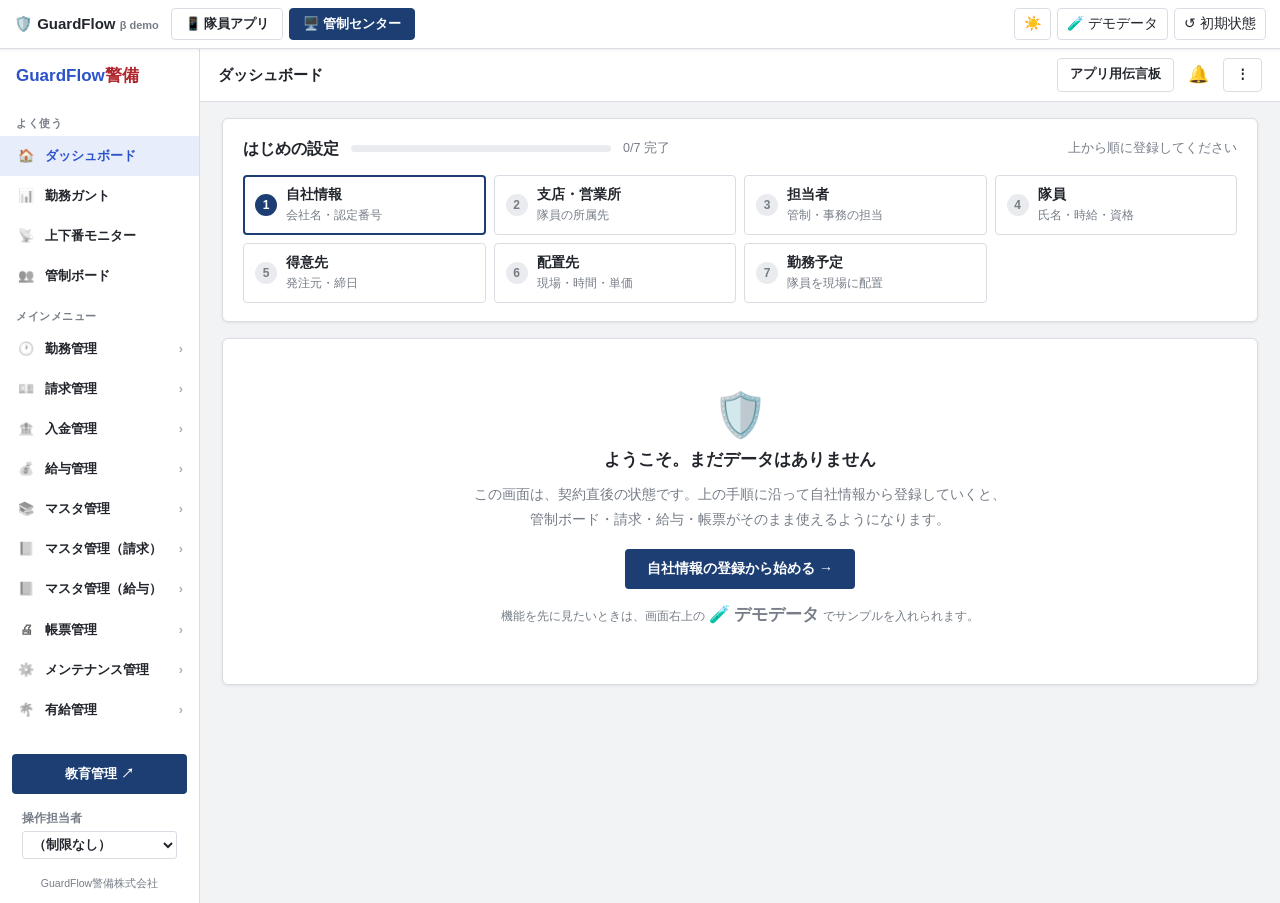
==== commit 845ce5e0: "契約直後の初期状態を既定にし、空から登録できるようにした 先方に見せる画面を「サンプルが入った状態」から「新しく契約した直後の状態」に変更。 デモデータは消さずに残し、画面右上のボタンで行き来できるよ" ====
--- a/app/index.html
+++ b/app/index.html
@@ -16,7 +16,8 @@
   </nav>
   <div class="top-actions">
     <button data-action="theme" id="btn-theme" title="テーマ切替（自動/ダーク/ライト）">🌓</button>
-    <button data-action="reset" title="デモデータをリセット">↺</button>
+    <button data-action="load-demo" title="デモ用のサンプルデータを入れる">🧪 デモデータ</button>
+    <button data-action="reset" title="登録内容を消して契約直後の初期状態に戻す">↺ 初期状態</button>
   </div>
 </header>
 <main id="app"></main>
--- a/app/css/style.css
+++ b/app/css/style.css
@@ -830,3 +830,52 @@
 .pc-staff select { font: inherit; font-size: 12.5px; padding: 5px 6px; border: 1px solid var(--line); border-radius: 3px; background: var(--card); color: var(--text); }
 .pc-authnote { padding: 2px 10px 6px; font-size: 11px; color: var(--orange); font-weight: 700; }
 .wx-pick select { font: inherit; font-size: 11.5px; padding: 1px 4px; border: 1px solid var(--line); border-radius: 3px; background: var(--card); color: var(--text); }
+
+/* 複数選択セル */
+.mc { min-width: 150px; }
+.mc > summary { list-style: none; cursor: pointer; border: 1px solid var(--line); border-radius: 3px; padding: 4px 7px; font-size: 12.5px; white-space: nowrap; background: var(--card); }
+.mc > summary::-webkit-details-marker { display: none; }
+.mc > summary i { font-style: normal; margin-left: 6px; color: #fff; background: var(--navy); border-radius: 8px; padding: 0 6px; font-size: 11px; }
+.mc > summary i:empty { display: none; }
+.mc[open] > summary { border-color: var(--blue); }
+/* 表は横スクロールするため、絶対配置だと枠に切られる。行の中に開いて必ず見えるようにする */
+.mc-list { margin-top: 5px; max-height: 210px; overflow-y: auto; width: max-content; min-width: 100%;
+  background: var(--card); border: 1px solid var(--line); border-radius: 4px; padding: 5px; }
+.mc-list label { display: flex; align-items: center; gap: 7px; padding: 5px 6px; border-radius: 3px; font-size: 13px; white-space: nowrap; cursor: pointer; }
+.mc-list label:hover { background: var(--sec-bg); }
+
+/* 空状態 */
+.pc-blank { display: flex; flex-direction: column; align-items: center; gap: 10px; text-align: center;
+  padding: 54px 24px; background: var(--card); border: 1px solid var(--line); border-radius: 6px; box-shadow: var(--shadow); }
+.pc-blank-ic { font-size: 44px; line-height: 1; opacity: .82; }
+.pc-blank b { font-size: 17px; }
+.pc-blank p { margin: 0; color: var(--muted); font-size: 13.5px; line-height: 1.85; max-width: 560px; }
+.pc-blank .pc-btn-navy { margin-top: 6px; padding: 9px 22px; font-size: 14px; }
+.pc-blank-sub { font-size: 12px !important; }
+
+/* 初期セットアップ */
+.pc-setup { background: var(--card); border: 1px solid var(--line); border-radius: 6px; box-shadow: var(--shadow); padding: 18px 20px; margin-bottom: 16px; }
+.pc-setup-head { display: flex; align-items: center; gap: 12px; margin-bottom: 14px; }
+.pc-setup-head b { font-size: 16px; }
+.pc-setup-bar { flex: 1; height: 7px; background: var(--sec-bg); border-radius: 4px; overflow: hidden; max-width: 260px; }
+.pc-setup-bar span { display: block; height: 100%; background: var(--green); transition: width .3s; }
+.pc-steps { display: grid; grid-template-columns: repeat(auto-fill, minmax(215px, 1fr)); gap: 8px; }
+.pc-step { display: flex; align-items: center; gap: 9px; padding: 9px 11px; border: 1px solid var(--line); border-radius: 4px; text-align: left; background: var(--card); }
+.pc-step:not(.done):hover { border-color: var(--blue); background: var(--sec-bg); }
+.pc-step-n { width: 22px; height: 22px; flex-shrink: 0; border-radius: 50%; background: var(--sec-bg); color: var(--muted);
+  display: inline-flex; align-items: center; justify-content: center; font-size: 12px; font-weight: 800; }
+.pc-step.done .pc-step-n { background: var(--green); color: #fff; }
+.pc-step.next { border-color: var(--navy); border-width: 2px; padding: 8px 10px; }
+.pc-step.next .pc-step-n { background: var(--navy); color: #fff; }
+.pc-step-b { display: flex; flex-direction: column; gap: 1px; min-width: 0; }
+.pc-step-b b { font-size: 13.5px; }
+.pc-step-b span { font-size: 11.5px; color: var(--muted); }
+.pc-step.done .pc-step-b b { color: var(--muted); font-weight: 600; }
+
+/* 隊員アプリの空状態 */
+.g-blank { display: flex; flex-direction: column; align-items: center; gap: 10px; text-align: center; padding: 48px 22px; }
+.g-blank-ic { font-size: 42px; line-height: 1; opacity: .85; }
+.g-blank b { font-size: 16px; }
+.g-blank p { margin: 0; color: var(--muted); font-size: 13px; line-height: 1.8; }
+.g-blank .g-btn-navy { width: auto; margin-top: 6px; padding: 11px 20px; }
+.g-blank-sub { font-size: 11.5px !important; }
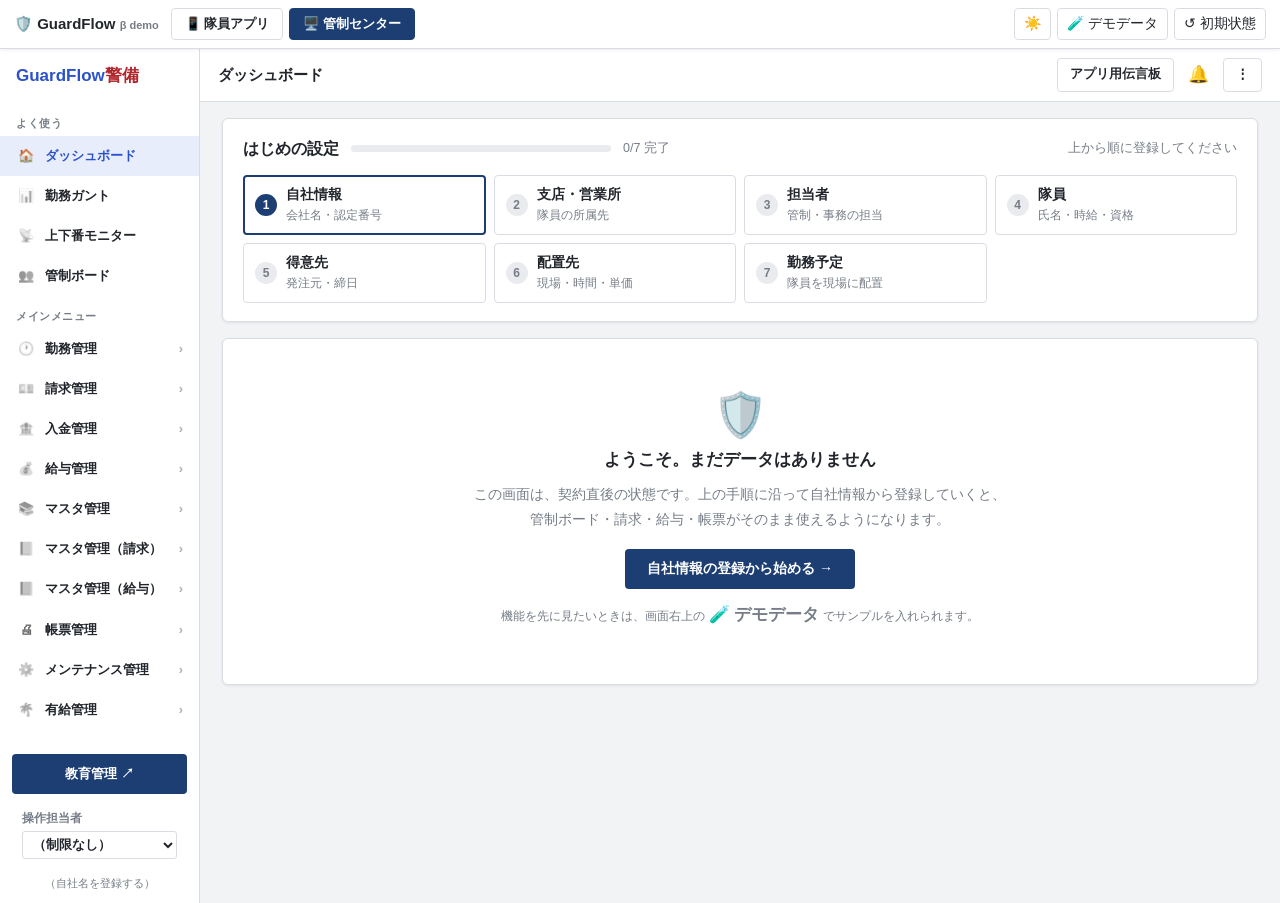
==== commit 401285cb: "「押しても何も起きない」を修正：キャッシュとダイアログ、そして未importのバグ ご指摘のデモデータボタンが効かない件、原因は3つありました。  ■ 1. マスタ一覧印刷が全滅していた（未impor" ====
--- a/app/index.html
+++ b/app/index.html
@@ -23,6 +23,7 @@
 <main id="app"></main>
 <div id="toast-wrap"></div>
 <div id="print-area"></div>
-<script type="module" src="js/app.js"></script>
+<div id="ask-area"></div>
+<script type="module" src="js/app.js?v=3"></script>
 </body>
 </html>
--- a/app/css/style.css
+++ b/app/css/style.css
@@ -879,3 +879,19 @@
 .g-blank p { margin: 0; color: var(--muted); font-size: 13px; line-height: 1.8; }
 .g-blank .g-btn-navy { width: auto; margin-top: 6px; padding: 11px 20px; }
 .g-blank-sub { font-size: 11.5px !important; }
+
+/* アプリ内の確認ダイアログ */
+.ask-back { position: fixed; inset: 0; background: rgba(16, 24, 40, .45); z-index: 200; }
+.ask {
+  position: fixed; z-index: 201; left: 50%; top: 50%; transform: translate(-50%, -50%);
+  width: min(440px, 92vw); background: var(--card); color: var(--text);
+  border-radius: 8px; box-shadow: 0 16px 48px rgba(16, 24, 40, .3); padding: 22px 24px 18px;
+  display: flex; flex-direction: column; gap: 10px;
+}
+.ask b { font-size: 16.5px; }
+.ask p { margin: 0; color: var(--muted); font-size: 13.5px; line-height: 1.8; }
+.ask-sel { font: inherit; font-size: 14px; padding: 8px 10px; border: 1px solid var(--line); border-radius: 4px; background: var(--card); color: var(--text); width: 100%; }
+.ask-btns { display: flex; justify-content: flex-end; gap: 8px; margin-top: 6px; }
+.ask-btns button { padding: 9px 18px; border-radius: 4px; font-weight: 700; }
+.ask-btns .pc-btn { border: 1px solid var(--line); }
+.pc-btn-danger { background: var(--red); color: #fff; }
